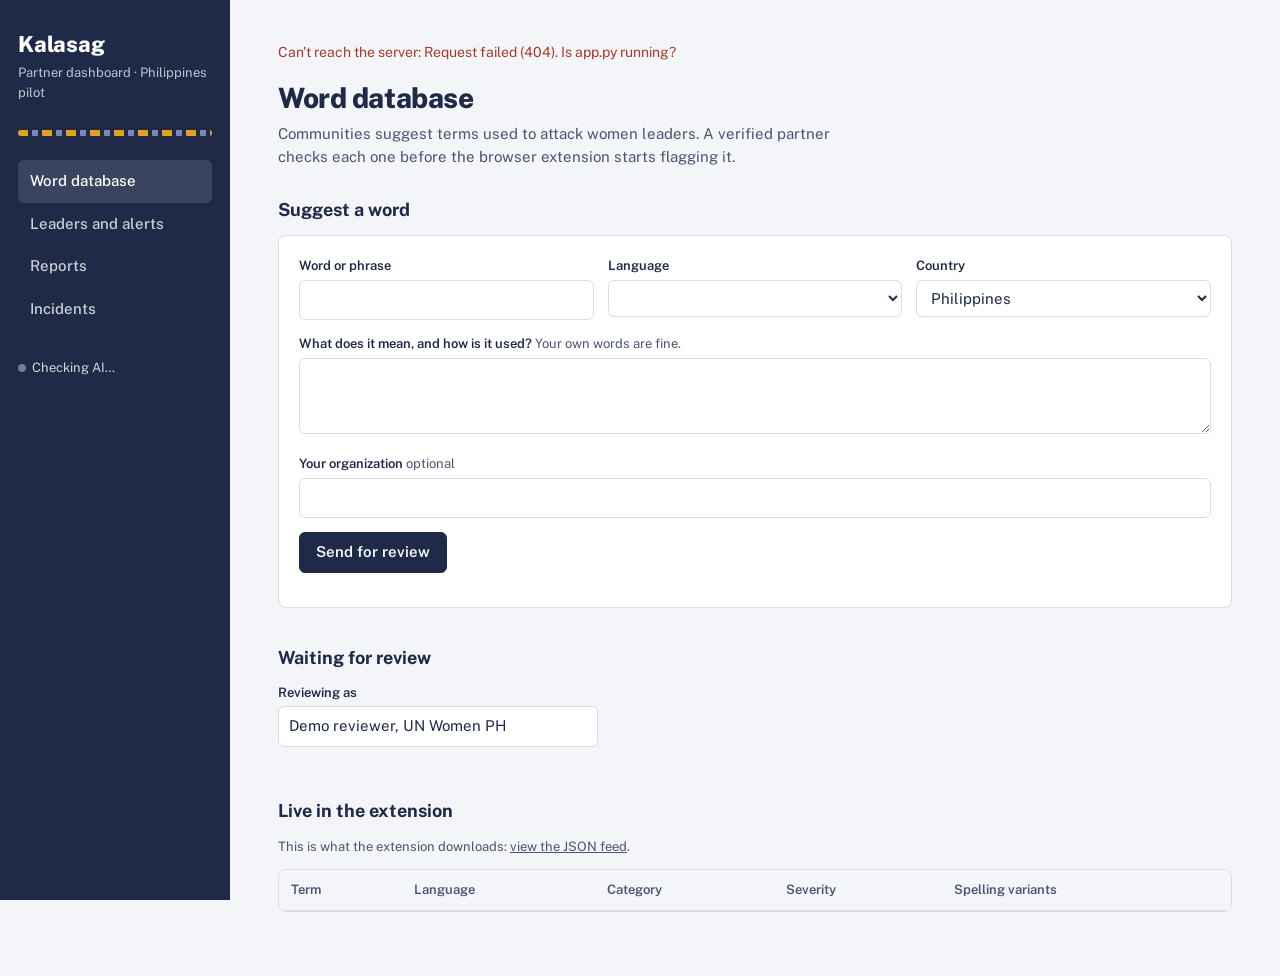
==== website/static/index.html @ 272957fc "Add files via upload" ====
<!doctype html>
<html lang="en">
<head>
<meta charset="utf-8">
<meta name="viewport" content="width=device-width, initial-scale=1">
<title>Kalasag · partner dashboard</title>
<link rel="preconnect" href="https://fonts.googleapis.com">
<link rel="stylesheet" href="https://fonts.googleapis.com/css2?family=Public+Sans:wght@400;500;600;700;800&display=swap">
<style>
:root {
  --ink: #1F2A48; --ink-soft: #4A5572; --paper: #F4F5F8; --surface: #FFFFFF;
  --rule: #D8DCE4; --marigold: #E4A11B; --marigold-soft: #FDF3DC;
  --teal: #17665E; --teal-soft: #E1F0EE; --red: #A33A2F; --red-soft: #F8E4E1;
  --font: "Public Sans", system-ui, -apple-system, "Segoe UI", Roboto, sans-serif;
}
@media (prefers-color-scheme: dark) {
  :root {
    --ink: #E8EBF3; --ink-soft: #A7AFC4; --paper: #141A2B; --surface: #1C2438;
    --rule: #2E3850; --marigold: #F0B53F; --marigold-soft: #3A2F16;
    --teal: #5DC0B3; --teal-soft: #153230; --red: #EC8B80; --red-soft: #3B1F1C;
  }
}
* { box-sizing: border-box; }
html, body { margin: 0; }
body { font-family: var(--font); color: var(--ink); background: var(--paper); font-size: 15px; line-height: 1.5; }
a { color: inherit; }
:focus-visible { outline: 3px solid var(--marigold); outline-offset: 2px; }

.shell { display: grid; grid-template-columns: 230px 1fr; min-height: 100vh; }
.rail { background: var(--ink); color: #fff; padding: 28px 18px; position: sticky; top: 0; height: 100vh; }
@media (prefers-color-scheme: dark) { .rail { background: #0E1320; } }
.brand { font-weight: 800; font-size: 22px; letter-spacing: -0.01em; margin: 0 0 2px; }
.brand-sub { font-size: 13px; opacity: .72; margin: 0 0 28px; }
.weave { height: 6px; margin: 0 0 24px; border-radius: 3px;
  background: repeating-linear-gradient(90deg, var(--marigold) 0 10px, transparent 10px 14px, #7E8BB0 14px 20px, transparent 20px 24px); }
.nav button { display: block; width: 100%; text-align: left; background: none; border: 0; color: #fff;
  font: inherit; font-weight: 500; padding: 10px 12px; border-radius: 6px; cursor: pointer; opacity: .78; }
.nav button:hover { opacity: 1; background: rgba(255,255,255,.06); }
.nav button[aria-current="page"] { opacity: 1; background: rgba(255,255,255,.12); }
.nav .count { float: right; background: var(--marigold); color: #1F2A48; border-radius: 10px; padding: 0 7px; font-size: 12px; font-weight: 700; }
.ai-state { margin-top: 28px; font-size: 13px; opacity: .8; }
.ai-dot { display: inline-block; width: 8px; height: 8px; border-radius: 50%; margin-right: 6px; background: #8a93a8; }
.ai-dot.on { background: #6FD3A5; }

main { padding: 32px clamp(18px, 4vw, 48px) 64px; max-width: 1100px; }
h1 { font-size: 28px; font-weight: 800; letter-spacing: -0.015em; margin: 0 0 4px; }
.lede { color: var(--ink-soft); margin: 0 0 28px; max-width: 64ch; }
h2 { font-size: 18px; font-weight: 700; margin: 36px 0 12px; }
h2:first-of-type { margin-top: 0; }
.panel { background: var(--surface); border: 1px solid var(--rule); border-radius: 8px; padding: 20px; }
section[hidden] { display: none; }

label { display: block; font-weight: 600; font-size: 13px; margin: 0 0 4px; }
.hint { font-weight: 400; color: var(--ink-soft); }
input, select, textarea { width: 100%; font: inherit; color: var(--ink); background: var(--surface);
  border: 1px solid var(--rule); border-radius: 6px; padding: 8px 10px; }
textarea { min-height: 76px; resize: vertical; }
.grid { display: grid; gap: 14px; grid-template-columns: repeat(auto-fit, minmax(200px, 1fr)); }
.field { margin-bottom: 14px; }
.row { display: flex; gap: 10px; align-items: center; flex-wrap: wrap; }
.btn { font: inherit; font-weight: 600; border-radius: 6px; padding: 8px 16px; cursor: pointer;
  border: 1px solid var(--ink); background: var(--ink); color: var(--paper); }
.btn.quiet { background: transparent; color: var(--ink); border-color: var(--rule); }
.btn.approve { background: var(--teal); border-color: var(--teal); color: #fff; }
.btn.reject { background: transparent; color: var(--red); border-color: var(--red); }
.btn:disabled { opacity: .5; cursor: wait; }
.msg { font-size: 14px; margin-top: 10px; }
.msg.ok { color: var(--teal); } .msg.err { color: var(--red); }

.queue { display: grid; gap: 14px; }
.card { background: var(--surface); border: 1px solid var(--rule); border-radius: 8px; padding: 18px; }
.card-head { display: flex; justify-content: space-between; gap: 12px; align-items: baseline; flex-wrap: wrap; margin-bottom: 10px; }
.term { font-size: 20px; font-weight: 700; }
.tag { font-size: 12px; font-weight: 600; padding: 2px 8px; border-radius: 10px; background: var(--paper); border: 1px solid var(--rule); white-space: nowrap; }
.tag.ai { background: var(--teal-soft); border-color: transparent; color: var(--teal); }
.tag.high { background: var(--red-soft); color: var(--red); border-color: transparent; }
.tag.medium { background: var(--marigold-soft); border-color: transparent; }
.quote { border-left: 3px solid var(--rule); padding: 2px 0 2px 12px; color: var(--ink-soft); margin: 0 0 16px; font-size: 14px; }

.table-wrap { overflow-x: auto; background: var(--surface); border: 1px solid var(--rule); border-radius: 8px; }
table { border-collapse: collapse; width: 100%; font-size: 14px; }
th, td { text-align: left; padding: 10px 12px; border-bottom: 1px solid var(--rule); vertical-align: top; }
th { font-size: 13px; color: var(--ink-soft); font-weight: 600; background: var(--paper); }
tr:last-child td { border-bottom: 0; }
.excerpt { max-width: 34ch; }
.hash { font-family: ui-monospace, "SF Mono", Menlo, monospace; font-size: 12px; color: var(--ink-soft); }
.empty { color: var(--ink-soft); padding: 18px; }

/* The one loud element: a spike alert */
.alert { position: relative; background: var(--marigold-soft); border: 1px solid var(--marigold);
  border-radius: 8px; padding: 18px 18px 18px 26px; margin-bottom: 12px; overflow: hidden; }
.alert::before { content: ""; position: absolute; left: 0; top: 0; bottom: 0; width: 8px;
  background: repeating-linear-gradient(180deg, var(--marigold) 0 10px, var(--ink) 10px 14px); }
.alert.seen { opacity: .6; }
.alert-title { font-weight: 800; font-size: 17px; margin: 0 0 4px; }
.alert-meta { font-size: 13px; color: var(--ink-soft); margin-bottom: 8px; }
.alert.new { animation: arrive .5s ease-out; }
@keyframes arrive { from { transform: translateY(-6px); opacity: 0; } to { transform: none; opacity: 1; } }
@media (prefers-reduced-motion: reduce) { .alert.new { animation: none; } }

.leader { display: grid; grid-template-columns: 1fr auto; gap: 12px; align-items: start; }
.leader-count { text-align: right; }
.leader-count strong { font-size: 26px; display: block; line-height: 1; }
.leader-count span { font-size: 12px; color: var(--ink-soft); }
.small { font-size: 13px; color: var(--ink-soft); }

@media (max-width: 760px) {
  .shell { grid-template-columns: 1fr; }
  .rail { position: static; height: auto; padding: 16px; }
  .brand-sub, .weave { display: none; }
  .nav { display: flex; overflow-x: auto; gap: 4px; }
  .nav button { white-space: nowrap; width: auto; }
  .ai-state { margin-top: 10px; }
}
</style>
</head>
<body>
<div class="shell">
  <aside class="rail">
    <p class="brand">Kalasag</p>
    <p class="brand-sub">Partner dashboard · Philippines pilot</p>
    <div class="weave" aria-hidden="true"></div>
    <nav class="nav" aria-label="Sections">
      <button data-tab="words" aria-current="page">Word database <span class="count" id="pending-count" hidden></span></button>
      <button data-tab="alerts">Leaders and alerts <span class="count" id="alert-count" hidden></span></button>
      <button data-tab="reports">Reports</button>
      <button data-tab="incidents">Incidents</button>
    </nav>
    <p class="ai-state"><span class="ai-dot" id="ai-dot"></span><span id="ai-text">Checking AI…</span></p>
  </aside>

  <main>
    <!-- WORD DATABASE -->
    <section id="tab-words">
      <h1>Word database</h1>
      <p class="lede">Communities suggest terms used to attack women leaders. A verified partner checks each one before the browser extension starts flagging it.</p>

      <h2>Suggest a word</h2>
      <form class="panel" id="suggest-form">
        <div class="grid">
          <div class="field"><label for="s-term">Word or phrase</label><input id="s-term" required></div>
          <div class="field"><label for="s-lang">Language</label><select id="s-lang"></select></div>
          <div class="field"><label for="s-country">Country</label>
            <select id="s-country"><option value="PH">Philippines</option><option value="AU">Australia</option></select></div>
        </div>
        <div class="field"><label for="s-expl">What does it mean, and how is it used? <span class="hint">Your own words are fine.</span></label>
          <textarea id="s-expl" required></textarea></div>
        <div class="field"><label for="s-who">Your organization <span class="hint">optional</span></label><input id="s-who"></div>
        <button class="btn" type="submit">Send for review</button>
        <p class="msg" id="suggest-msg" role="status"></p>
      </form>

      <h2>Waiting for review</h2>
      <div class="field" style="max-width:320px"><label for="reviewer">Reviewing as</label>
        <input id="reviewer" placeholder="Your name and organization" value="Demo reviewer, UN Women PH"></div>
      <div class="queue" id="queue"></div>

      <h2>Live in the extension</h2>
      <p class="small">This is what the extension downloads: <a href="/api/lexicon?country=PH" target="_blank">view the JSON feed</a>.</p>
      <div class="table-wrap"><table>
        <thead><tr><th>Term</th><th>Language</th><th>Category</th><th>Severity</th><th>Spelling variants</th></tr></thead>
        <tbody id="lexicon-body"></tbody></table></div>
    </section>

    <!-- ALERTS -->
    <section id="tab-alerts" hidden>
      <h1>Leaders and alerts</h1>
      <p class="lede">Leaders who opt in are alerted when reports about them spike well above their usual level, ideally before an event rather than after it.</p>
      <div id="alerts-list"></div>

      <h2>Registered leaders</h2>
      <div class="queue" id="leaders-list"></div>
      <p class="small" style="margin-top:12px">Demo tools: "Simulate a spike" adds 12 fake reports from the last hour. <button class="btn quiet" id="reset-demo" type="button">Reset demo reports and alerts</button></p>

      <h2>Register a leader</h2>
      <form class="panel" id="leader-form">
        <div class="grid">
          <div class="field"><label for="l-name">Full name and title</label><input id="l-name" required></div>
          <div class="field"><label for="l-variants">Other names used online <span class="hint">comma-separated</span></label><input id="l-variants" placeholder="Nicknames, surname only…"></div>
          <div class="field"><label for="l-org">Supporting organization</label><input id="l-org"></div>
          <div class="field"><label for="l-contact">Alert contact</label><input id="l-contact" type="email"></div>
        </div>
        <div class="grid">
          <div class="field"><label for="l-event">Upcoming event <span class="hint">optional</span></label><input id="l-event"></div>
          <div class="field"><label for="l-date">Event date</label><input id="l-date" type="date"></div>
          <div class="field"><label for="l-loc">Location</label><input id="l-loc"></div>
        </div>
        <button class="btn" type="submit">Register leader</button>
        <p class="msg" id="leader-msg" role="status"></p>
      </form>
    </section>

    <!-- REPORTS -->
    <section id="tab-reports" hidden>
      <h1>Reports</h1>
      <p class="lede">Everything saved as evidence from the browser extension, newest first. Screenshots are fingerprinted (SHA-256) when they arrive, so any later change to the file can be detected.</p>
      <div class="row" style="margin-bottom:12px"><button class="btn quiet" id="refresh-reports" type="button">Refresh</button></div>
      <div class="table-wrap"><table>
        <thead><tr><th>Received</th><th>About</th><th>Category</th><th>Platform</th><th>Content</th><th>Evidence</th></tr></thead>
        <tbody id="reports-body"></tbody></table></div>
    </section>

    <!-- INCIDENTS -->
    <section id="tab-incidents" hidden>
      <h1>Incidents</h1>
      <p class="lede">A private record of what happened, before or after an event. Every file is timestamped and fingerprinted so it can be used as evidence later.</p>
      <form class="panel" id="incident-form">
        <div class="grid">
          <div class="field"><label for="i-leader">Leader</label><select id="i-leader"></select></div>
          <div class="field"><label for="i-when">When it happened</label><input id="i-when" type="datetime-local"></div>
        </div>
        <div class="field"><label for="i-desc">What happened</label><textarea id="i-desc" required></textarea></div>
        <div class="field"><label for="i-wit">Witnesses <span class="hint">names or contact details</span></label><input id="i-wit"></div>
        <div class="field"><label for="i-files">Photos, screenshots or voice notes</label><input id="i-files" type="file" multiple accept="image/*,audio/*,application/pdf"></div>
        <button class="btn" type="submit">Save incident</button>
        <p class="msg" id="incident-msg" role="status"></p>
      </form>
      <h2>Saved incidents</h2>
      <div class="queue" id="incidents-list"></div>
    </section>
  </main>
</div>

<script>
const state = { categories: {}, languages: {}, severities: [], leaders: [], seenAlertIds: new Set() };

const $ = (s) => document.querySelector(s);
const esc = (v) => String(v ?? "").replace(/[&<>"']/g, (c) => ({ "&": "&amp;", "<": "&lt;", ">": "&gt;", '"': "&quot;", "'": "&#39;" }[c]));
const when = (iso) => iso ? new Date(iso).toLocaleString([], { dateStyle: "medium", timeStyle: "short" }) : "";

async function api(path, options = {}) {
  const res = await fetch(path, { headers: { "Content-Type": "application/json" }, ...options });
  const data = await res.json().catch(() => ({}));
  if (!res.ok) throw new Error(data.error || `Request failed (${res.status})`);
  return data;
}
const post = (path, body) => api(path, { method: "POST", body: JSON.stringify(body) });
function say(el, text, ok = true) { el.textContent = text; el.className = "msg " + (ok ? "ok" : "err"); }

// ---------- tabs
document.querySelectorAll(".nav button").forEach((b) => b.addEventListener("click", () => showTab(b.dataset.tab)));
function showTab(name) {
  document.querySelectorAll(".nav button").forEach((b) => {
    if (b.dataset.tab === name) b.setAttribute("aria-current", "page"); else b.removeAttribute("aria-current");
  });
  document.querySelectorAll("main > section").forEach((s) => (s.hidden = s.id !== "tab-" + name));
  ({ words: loadWords, alerts: loadAlerts, reports: loadReports, incidents: loadIncidents })[name]();
}

// ---------- status
async function loadStatus() {
  const s = await api("/api/status");
  Object.assign(state, { categories: s.categories, languages: s.languages, severities: s.severities });
  $("#ai-dot").classList.toggle("on", s.ai_enabled);
  $("#ai-text").textContent = s.ai_enabled ? "AI drafting on" : "AI drafting off (no key)";
  $("#s-lang").innerHTML = Object.entries(s.languages).map(([k, v]) => `<option value="${k}">${esc(v)}</option>`).join("");
}
const catOptions = (sel) => Object.entries(state.categories)
  .map(([k, v]) => `<option value="${k}" ${k === sel ? "selected" : ""}>${esc(v)}</option>`).join("");
const sevOptions = (sel) => state.severities.map((s) => `<option ${s === sel ? "selected" : ""}>${s}</option>`).join("");

// ---------- words
async function loadWords() {
  const [pending, lex] = await Promise.all([api("/api/submissions?status=pending"), api("/api/lexicon")]);
  const pc = $("#pending-count"); pc.hidden = !pending.length; pc.textContent = pending.length;

  $("#queue").innerHTML = pending.length ? pending.map((e) => `
    <article class="card" data-id="${e.id}">
      <div class="card-head">
        <span class="term">${esc(e.term)}</span>
        <span class="row">
          <span class="tag">${esc(state.languages[e.language] || e.language)} · ${esc(e.country)}</span>
          <span class="tag ${e.ai_drafted ? "ai" : ""}">${e.ai_drafted ? "AI draft, please check" : "Manual draft"}</span>
        </span>
      </div>
      <p class="quote">“${esc(e.raw_submission)}” <br><span class="small">Sent by ${esc(e.submitted_by || "anonymous")}, ${when(e.created_at)}</span></p>
      <div class="field"><label>Meaning</label><textarea data-f="meaning">${esc(e.meaning)}</textarea></div>
      <div class="grid">
        <div class="field"><label>Category</label><select data-f="category">${catOptions(e.category)}</select></div>
        <div class="field"><label>Severity</label><select data-f="severity">${sevOptions(e.severity)}</select></div>
      </div>
      <div class="field"><label>Spelling variants <span class="hint">comma-separated</span></label><input data-f="variants" value="${esc(e.variants.join(", "))}"></div>
      <div class="field"><label>When is it harmful, and when is it neutral?</label><textarea data-f="context_note">${esc(e.context_note)}</textarea></div>
      <div class="row">
        <button class="btn approve" data-act="approve" type="button">Approve and publish</button>
        <button class="btn reject" data-act="reject" type="button">Reject</button>
      </div>
      <p class="msg" role="status"></p>
    </article>`).join("") : `<div class="panel empty">Nothing waiting. New suggestions appear here.</div>`;

  $("#lexicon-body").innerHTML = lex.entries.length ? lex.entries.map((e) => `
    <tr><td><strong>${esc(e.term)}</strong><div class="small">${esc(e.meaning)}</div></td>
      <td>${esc(state.languages[e.language] || e.language)}</td>
      <td>${esc(e.category_label)}</td>
      <td><span class="tag ${esc(e.severity)}">${esc(e.severity)}</span></td>
      <td class="small">${esc(e.variants.join(", "))}</td></tr>`).join("")
    : `<tr><td colspan="5" class="empty">No approved words yet.</td></tr>`;
}

$("#queue").addEventListener("click", async (ev) => {
  const btn = ev.target.closest("button[data-act]"); if (!btn) return;
  const card = btn.closest(".card"), msg = card.querySelector(".msg");
  const body = { reviewer: $("#reviewer").value.trim() };
  card.querySelectorAll("[data-f]").forEach((el) => (body[el.dataset.f] = el.value));
  if (!body.reviewer) return say(msg, "Add your name under 'Reviewing as' first.", false);
  btn.disabled = true;
  try {
    await post(`/api/submissions/${card.dataset.id}/${btn.dataset.act}`, body);
    await loadWords();
  } catch (e) { say(msg, e.message, false); btn.disabled = false; }
});

$("#suggest-form").addEventListener("submit", async (ev) => {
  ev.preventDefault();
  const btn = ev.submitter, msg = $("#suggest-msg");
  btn.disabled = true; say(msg, "Sending… drafting the entry can take a few seconds.");
  try {
    const e = await post("/api/submissions", {
      term: $("#s-term").value, language: $("#s-lang").value, country: $("#s-country").value,
      explanation: $("#s-expl").value, submitted_by: $("#s-who").value || "anonymous" });
    say(msg, e.ai_drafted ? "Sent. The AI drafted an entry; it's waiting for review below." : "Sent. It's waiting for review below.");
    ev.target.reset(); await loadWords();
  } catch (e) { say(msg, e.message, false); }
  btn.disabled = false;
});

// ---------- leaders and alerts
async function loadAlerts() {
  const [alerts, leaders] = await Promise.all([api("/api/alerts"), api("/api/leaders")]);
  state.leaders = leaders;
  const unseen = alerts.filter((a) => !a.seen).length;
  const ac = $("#alert-count"); ac.hidden = !unseen; ac.textContent = unseen;

  $("#alerts-list").innerHTML = alerts.map((a) => {
    const fresh = !a.seen && !state.seenAlertIds.has(a.id); state.seenAlertIds.add(a.id);
    return `<div class="alert ${a.seen ? "seen" : ""} ${fresh ? "new" : ""}">
      <p class="alert-title">Spike in reports about ${esc(a.leader_name)}</p>
      <p class="alert-meta">${when(a.created_at)} · ${a.count_24h} reports in 24 hours, usually ${a.baseline_per_day} a day</p>
      <p style="margin:0 0 12px">${esc(a.summary)}</p>
      ${a.seen ? `<span class="small">Seen</span>` : `<button class="btn quiet" data-seen="${a.id}" type="button">Mark as seen</button>`}
    </div>`; }).join("") || `<div class="panel empty">No alerts. When reports about a registered leader spike, an alert appears here and goes to her team.</div>`;

  $("#leaders-list").innerHTML = leaders.map((l) => `
    <article class="card leader">
      <div>
        <div class="term">${esc(l.name)}</div>
        <div class="small">Also called: ${esc(l.name_variants.join(", ") || "none listed")}</div>
        <div class="small">Supported by ${esc(l.organization || "no organization")} · alerts to ${esc(l.alert_contact || "not set")}</div>
        ${l.events.map((e) => `<div style="margin-top:8px"><span class="tag">Upcoming</span> ${esc(e.name)}, ${esc(e.event_date || "date TBC")}${e.location ? ", " + esc(e.location) : ""}</div>`).join("")}
        <button class="btn quiet" style="margin-top:12px" data-spike="${l.id}" type="button">Simulate a spike</button>
      </div>
      <div class="leader-count"><strong>${l.reports_24h}</strong><span>reports, last 24h</span></div>
    </article>`).join("");
}

$("#alerts-list").addEventListener("click", async (ev) => {
  const id = ev.target.dataset.seen; if (!id) return;
  await post(`/api/alerts/${id}/seen`, {}); loadAlerts();
});
$("#leaders-list").addEventListener("click", async (ev) => {
  const id = ev.target.dataset.spike; if (!id) return;
  ev.target.disabled = true; ev.target.textContent = "Adding reports…";
  try {
    const r = await post("/api/demo/inject", { leader_id: Number(id), count: 12 });
    if (!r.alert_triggered) ev.target.textContent = "Added. No new alert (one fired in the last 6 hours).";
  } catch (e) { alert(e.message); }
  loadAlerts();
});
$("#reset-demo").addEventListener("click", async () => { await post("/api/demo/reset", {}); state.seenAlertIds.clear(); loadAlerts(); });

$("#leader-form").addEventListener("submit", async (ev) => {
  ev.preventDefault();
  try {
    await post("/api/leaders", { name: $("#l-name").value, name_variants: $("#l-variants").value,
      organization: $("#l-org").value, alert_contact: $("#l-contact").value,
      event_name: $("#l-event").value, event_date: $("#l-date").value, event_location: $("#l-loc").value });
    say($("#leader-msg"), "Leader registered."); ev.target.reset(); loadAlerts();
  } catch (e) { say($("#leader-msg"), e.message, false); }
});

// ---------- reports
async function loadReports() {
  const rows = await api("/api/reports?limit=150");
  $("#reports-body").innerHTML = rows.length ? rows.map((r) => `
    <tr><td class="small">${when(r.created_at)}</td>
      <td>${esc(r.leader_name || "Not matched")}</td>
      <td>${esc(state.categories[r.category] || r.category)}${r.term ? `<div class="small">matched “${esc(r.term)}”</div>` : ""}</td>
      <td>${esc(r.platform)}</td>
      <td class="excerpt">${esc(r.context_text || r.matched_text)}${r.url ? `<div class="small"><a href="${esc(r.url)}" target="_blank" rel="noopener">source link</a></div>` : ""}</td>
      <td>${r.screenshot_file ? `<a href="/evidence/${esc(r.screenshot_file)}" target="_blank">screenshot</a><div class="hash" title="${esc(r.screenshot_sha256)}">${esc(r.screenshot_sha256.slice(0, 12))}…</div>` : `<span class="small">none</span>`}</td></tr>`).join("")
    : `<tr><td colspan="6" class="empty">No reports yet. They arrive when someone clicks "Save as evidence" in the extension.</td></tr>`;
}
$("#refresh-reports").addEventListener("click", loadReports);

// ---------- incidents
async function loadIncidents() {
  if (!state.leaders.length) state.leaders = await api("/api/leaders");
  $("#i-leader").innerHTML = `<option value="">Not linked to a leader</option>` +
    state.leaders.map((l) => `<option value="${l.id}">${esc(l.name)}</option>`).join("");
  const rows = await api("/api/incidents");
  $("#incidents-list").innerHTML = rows.length ? rows.map((i) => `
    <article class="card">
      <div class="card-head"><strong>${esc(i.leader_name || "Not linked to a leader")}</strong>
        <span class="small">Happened ${esc(i.occurred_at ? when(i.occurred_at) : "time not given")} · saved ${when(i.created_at)}</span></div>
      <p style="margin:0 0 8px">${esc(i.description)}</p>
      ${i.witnesses ? `<p class="small">Witnesses: ${esc(i.witnesses)}</p>` : ""}
      ${i.files.map((f) => `<div class="small"><a href="/evidence/${esc(f.file)}" target="_blank">${esc(f.name)}</a> <span class="hash">sha256 ${esc(f.sha256.slice(0, 16))}…</span></div>`).join("")}
    </article>`).join("") : `<div class="panel empty">No incidents recorded yet.</div>`;
}

const readFile = (file) => new Promise((ok, fail) => {
  const r = new FileReader(); r.onload = () => ok({ name: file.name, data_b64: r.result }); r.onerror = fail; r.readAsDataURL(file);
});
$("#incident-form").addEventListener("submit", async (ev) => {
  ev.preventDefault();
  const btn = ev.submitter; btn.disabled = true;
  try {
    const files = await Promise.all([...$("#i-files").files].slice(0, 10).map(readFile));
    const whenVal = $("#i-when").value;
    const r = await post("/api/incidents", { leader_id: $("#i-leader").value ? Number($("#i-leader").value) : null,
      occurred_at: whenVal ? new Date(whenVal).toISOString() : null,
      description: $("#i-desc").value, witnesses: $("#i-wit").value, files });
    say($("#incident-msg"), `Incident saved with ${r.files.length} file(s) fingerprinted.`);
    ev.target.reset(); loadIncidents();
  } catch (e) { say($("#incident-msg"), e.message, false); }
  btn.disabled = false;
});

// ---------- start
loadStatus().then(loadWords).then(() => api("/api/alerts")).then((a) => {
  const unseen = a.filter((x) => !x.seen).length; const ac = $("#alert-count"); ac.hidden = !unseen; ac.textContent = unseen;
}).catch((e) => { document.querySelector("main").insertAdjacentHTML("afterbegin", `<p class="msg err">Can't reach the server: ${esc(e.message)}. Is app.py running?</p>`); });
</script>
</body>
</html>
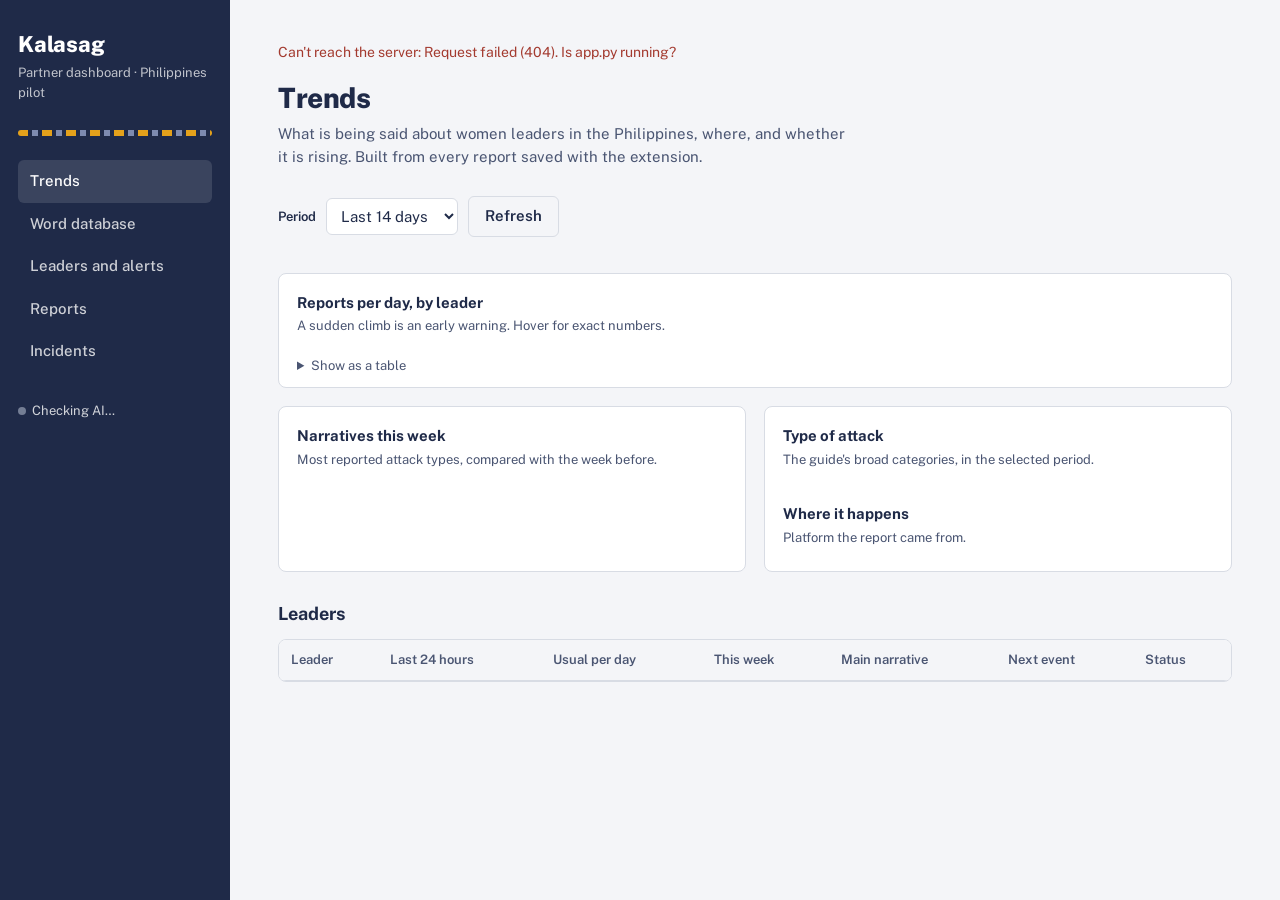
==== commit b8a48c85: "Add Trends page to the dashboard" ====
--- a/website/static/index.html
+++ b/website/static/index.html
@@ -3,6 +3,7 @@
 <head>
 <meta charset="utf-8">
 <meta name="viewport" content="width=device-width, initial-scale=1">
+<meta name="kalasag" content="skip"><!-- the extension skips this page: it shows the words on purpose -->
 <title>Kalasag · partner dashboard</title>
 <link rel="preconnect" href="https://fonts.googleapis.com">
 <link rel="stylesheet" href="https://fonts.googleapis.com/css2?family=Public+Sans:wght@400;500;600;700;800&display=swap">
@@ -104,6 +105,60 @@
 .leader-count span { font-size: 12px; color: var(--ink-soft); }
 .small { font-size: 13px; color: var(--ink-soft); }
 
+/* ---------- Trends (series colors: validated categorical palette, light + dark) */
+:root { --series-1: #2a78d6; --series-2: #eb6834; --series-3: #1baf7a; --series-4: #eda100;
+  --series-5: #e87ba4; --series-6: #008300; --series-7: #4a3aa7; --series-8: #e34948;
+  --grid: #E3E6EC; --bar: #2a78d6; }
+@media (prefers-color-scheme: dark) {
+  :root { --series-1: #3987e5; --series-2: #d95926; --series-3: #199e70; --series-4: #c98500;
+    --series-5: #d55181; --series-6: #008300; --series-7: #9085e9; --series-8: #e66767;
+    --grid: #2E3850; --bar: #3987e5; }
+}
+.filters { display: flex; gap: 10px; align-items: center; margin: 0 0 18px; flex-wrap: wrap; }
+.filters select { width: auto; }
+.tiles { display: grid; gap: 12px; grid-template-columns: repeat(auto-fit, minmax(170px, 1fr)); margin-bottom: 18px; }
+.tile { background: var(--surface); border: 1px solid var(--rule); border-radius: 8px; padding: 14px 16px; }
+.tile-label { font-size: 13px; color: var(--ink-soft); margin: 0 0 4px; }
+.tile-value { font-size: 30px; font-weight: 700; line-height: 1.1; margin: 0; }
+.tile-delta { font-size: 13px; color: var(--ink-soft); margin: 4px 0 0; }
+.tile-delta.up { color: var(--red); } .tile-delta.down { color: var(--teal); }
+.tile.hot { border-color: var(--marigold); background: var(--marigold-soft); }
+.chart-card { background: var(--surface); border: 1px solid var(--rule); border-radius: 8px; padding: 18px 18px 12px; margin-bottom: 18px; position: relative; }
+.chart-card h3 { font-size: 15px; font-weight: 700; margin: 0 0 2px; }
+.chart-card .sub { font-size: 13px; color: var(--ink-soft); margin: 0 0 12px; }
+.chart-grid { display: grid; gap: 18px; grid-template-columns: repeat(auto-fit, minmax(320px, 1fr)); }
+.chart-grid .chart-card { margin-bottom: 0; }
+.legend { display: flex; gap: 16px; flex-wrap: wrap; font-size: 13px; color: var(--ink-soft); margin: 0 0 8px; }
+.legend span { display: inline-flex; align-items: center; gap: 6px; }
+.legend i { display: inline-block; width: 14px; height: 2px; border-radius: 1px; }
+svg.chart { display: block; width: 100%; overflow: visible; }
+svg.chart text { fill: var(--ink-soft); font: 12px var(--font); }
+svg.chart .end-label { fill: var(--ink); font-weight: 600; }
+svg.chart .grid { stroke: var(--grid); stroke-width: 1; }
+svg.chart:focus-visible { outline: 3px solid var(--marigold); outline-offset: 4px; }
+.hbars { display: grid; gap: 10px; }
+.hbar { display: grid; grid-template-columns: minmax(120px, 42%) 1fr; gap: 10px; align-items: center; font-size: 13px; cursor: default; }
+.hbar-label { color: var(--ink); line-height: 1.3; }
+.hbar-label .hbar-change { display: block; font-size: 12px; }
+.hbar-track { display: flex; align-items: center; gap: 8px; min-width: 0; }
+.hbar-fill { height: 14px; background: var(--bar); border-radius: 0 4px 4px 0; min-width: 2px; flex: none; transition: opacity .15s; }
+.hbar:hover .hbar-fill, .hbar:focus .hbar-fill { opacity: .8; }
+.hbar-value { color: var(--ink); font-weight: 600; white-space: nowrap; font-variant-numeric: tabular-nums; }
+.hbar-change { color: var(--ink-soft); font-weight: 400; }
+.tip { position: absolute; pointer-events: none; background: var(--surface); border: 1px solid var(--rule);
+  border-radius: 6px; padding: 8px 10px; font-size: 13px; box-shadow: 0 4px 14px rgba(0,0,0,.12); z-index: 5; min-width: 150px; }
+.tip-date { color: var(--ink-soft); margin-bottom: 4px; }
+.tip-row { display: flex; align-items: center; gap: 8px; }
+.tip-row i { width: 12px; height: 2px; border-radius: 1px; flex: none; }
+.tip-row strong { min-width: 2ch; }
+.status-spike { white-space: nowrap; display: inline-flex; align-items: center; gap: 4px; font-size: 12px; font-weight: 700; padding: 2px 8px;
+  border-radius: 10px; background: var(--marigold-soft); color: var(--ink); border: 1px solid var(--marigold); }
+.status-normal { font-size: 12px; color: var(--ink-soft); }
+details.table-view { margin-top: 8px; font-size: 13px; }
+details.table-view summary { cursor: pointer; color: var(--ink-soft); }
+details.table-view .table-wrap { margin-top: 8px; max-height: 260px; overflow: auto; }
+.db-badge { font-size: 12px; color: var(--ink-soft); }
+
 @media (max-width: 760px) {
   .shell { grid-template-columns: 1fr; }
   .rail { position: static; height: auto; padding: 16px; }
@@ -121,7 +176,8 @@
     <p class="brand-sub">Partner dashboard · Philippines pilot</p>
     <div class="weave" aria-hidden="true"></div>
     <nav class="nav" aria-label="Sections">
-      <button data-tab="words" aria-current="page">Word database <span class="count" id="pending-count" hidden></span></button>
+      <button data-tab="trends" aria-current="page">Trends</button>
+      <button data-tab="words">Word database <span class="count" id="pending-count" hidden></span></button>
       <button data-tab="alerts">Leaders and alerts <span class="count" id="alert-count" hidden></span></button>
       <button data-tab="reports">Reports</button>
       <button data-tab="incidents">Incidents</button>
@@ -130,8 +186,50 @@
   </aside>
 
   <main>
+    <!-- TRENDS -->
+    <section id="tab-trends">
+      <h1>Trends</h1>
+      <p class="lede">What is being said about women leaders in the Philippines, where, and whether it is rising. Built from every report saved with the extension.</p>
+      <div class="filters">
+        <label for="t-days" style="margin:0">Period</label>
+        <select id="t-days"><option value="7">Last 7 days</option><option value="14" selected>Last 14 days</option><option value="30">Last 30 days</option></select>
+        <button class="btn quiet" id="t-refresh" type="button">Refresh</button>
+        <span class="db-badge" id="t-db"></span>
+      </div>
+      <div class="tiles" id="t-tiles"></div>
+
+      <div class="chart-card">
+        <h3>Reports per day, by leader</h3>
+        <p class="sub">A sudden climb is an early warning. Hover for exact numbers.</p>
+        <div class="legend" id="t-legend"></div>
+        <div id="t-line"></div>
+        <details class="table-view"><summary>Show as a table</summary><div class="table-wrap" id="t-line-table"></div></details>
+      </div>
+
+      <div class="chart-grid">
+        <div class="chart-card">
+          <h3>Narratives this week</h3>
+          <p class="sub">Most reported attack types, compared with the week before.</p>
+          <div class="hbars" id="t-narratives"></div>
+        </div>
+        <div class="chart-card">
+          <h3>Type of attack</h3>
+          <p class="sub">The guide's broad categories, in the selected period.</p>
+          <div class="hbars" id="t-broad"></div>
+          <h3 style="margin-top:22px">Where it happens</h3>
+          <p class="sub">Platform the report came from.</p>
+          <div class="hbars" id="t-platforms"></div>
+        </div>
+      </div>
+
+      <h2 style="margin-top:28px">Leaders</h2>
+      <div class="table-wrap"><table>
+        <thead><tr><th>Leader</th><th>Last 24 hours</th><th>Usual per day</th><th>This week</th><th>Main narrative</th><th>Next event</th><th>Status</th></tr></thead>
+        <tbody id="t-leaders"></tbody></table></div>
+    </section>
+
     <!-- WORD DATABASE -->
-    <section id="tab-words">
+    <section id="tab-words" hidden>
       <h1>Word database</h1>
       <p class="lede">Communities suggest terms used to attack women leaders. A verified partner checks each one before the browser extension starts flagging it.</p>
 
@@ -244,7 +342,7 @@
     if (b.dataset.tab === name) b.setAttribute("aria-current", "page"); else b.removeAttribute("aria-current");
   });
   document.querySelectorAll("main > section").forEach((s) => (s.hidden = s.id !== "tab-" + name));
-  ({ words: loadWords, alerts: loadAlerts, reports: loadReports, incidents: loadIncidents })[name]();
+  ({ trends: loadTrends, words: loadWords, alerts: loadAlerts, reports: loadReports, incidents: loadIncidents })[name]();
 }
 
 // ---------- status
@@ -426,8 +524,182 @@
   btn.disabled = false;
 });
 
+// ---------- trends
+const SERIES_VARS = ["--series-1", "--series-2", "--series-3", "--series-4", "--series-5", "--series-6", "--series-7", "--series-8"];
+const seriesColor = (i) => `var(${SERIES_VARS[i % SERIES_VARS.length]})`;
+const shortDate = (iso) => new Date(iso + "T00:00:00").toLocaleDateString([], { day: "numeric", month: "short" });
+const platformName = (p) => ({ facebook: "Facebook", x: "X (Twitter)", tiktok: "TikTok", youtube: "YouTube",
+  instagram: "Instagram", reddit: "Reddit", other: "Other sites" }[p] || p);
+
+async function loadTrends() {
+  const days = $("#t-days").value;
+  const s = await api(`/api/stats?days=${days}`);
+  $("#t-db").textContent = s.database === "supabase" ? "Live data from the shared database" : "Data from this computer only (local file)";
+  drawTiles(s.totals);
+  drawLineChart(s.days, s.series);
+  drawNarratives(s.narratives);
+  drawBars($("#t-broad"), s.broad.filter((b) => b.count || b.broad_category !== "unclassified")
+    .map((b) => ({ label: b.label, value: b.count })));
+  drawBars($("#t-platforms"), s.platforms.map((p) => ({ label: platformName(p.platform), value: p.count })));
+  drawLeaderTable(s.leaders);
+}
+$("#t-days").addEventListener("change", loadTrends);
+$("#t-refresh").addEventListener("click", loadTrends);
+
+function drawTiles(t) {
+  const diff = t.this_week - t.last_week;
+  const pct = t.last_week ? Math.round((diff / t.last_week) * 100) : null;
+  const delta = diff === 0 ? "Same as the week before"
+    : `${diff > 0 ? "+" : "−"}${Math.abs(diff)}${pct !== null ? ` (${diff > 0 ? "+" : "−"}${Math.abs(pct)}%)` : ""} vs the week before`;
+  $("#t-tiles").innerHTML = `
+    <div class="tile"><p class="tile-label">Reports this week</p><p class="tile-value">${t.this_week.toLocaleString()}</p>
+      <p class="tile-delta ${diff > 0 ? "up" : diff < 0 ? "down" : ""}">${esc(delta)}</p></div>
+    <div class="tile"><p class="tile-label">Reports in the last 24 hours</p><p class="tile-value">${t.last_24h.toLocaleString()}</p></div>
+    <div class="tile"><p class="tile-label">Leaders targeted</p><p class="tile-value">${t.leaders_targeted}</p>
+      <p class="tile-delta">in the selected period</p></div>
+    <div class="tile ${t.open_alerts ? "hot" : ""}"><p class="tile-label">Open spike alerts</p><p class="tile-value">${t.open_alerts}</p>
+      <p class="tile-delta">${t.open_alerts ? "See Leaders and alerts" : "Nothing unusual right now"}</p></div>`;
+}
+
+function niceMax(v) {
+  if (v <= 4) return 4;
+  const step = Math.pow(10, Math.floor(Math.log10(v)));
+  for (const m of [1, 2, 2.5, 5, 10]) if (m * step >= v) return m * step;
+  return 10 * step;
+}
+
+function drawLineChart(days, series) {
+  const host = $("#t-line");
+  const W = Math.max(host.clientWidth || 700, 320), H = 260;
+  const narrow = W < 560;
+  const m = { l: 34, r: narrow ? 16 : 150, t: 12, b: 28 };
+  const iw = W - m.l - m.r, ih = H - m.t - m.b, n = days.length;
+  const max = niceMax(Math.max(1, ...series.flatMap((s) => s.counts)));
+  const x = (i) => m.l + (n === 1 ? iw / 2 : (i * iw) / (n - 1));
+  const y = (v) => m.t + ih - (v / max) * ih;
+  const ticks = [0, max / 4, max / 2, (3 * max) / 4, max].filter((v) => Number.isInteger(v));
+  const every = Math.ceil(n / (narrow ? 4 : 7));
+
+  $("#t-legend").innerHTML = series.map((s, i) =>
+    `<span><i style="background:${seriesColor(i)}"></i>${esc(s.name)}</span>`).join("");
+
+  let svg = `<svg class="chart" viewBox="0 0 ${W} ${H}" height="${H}" role="img" tabindex="0"
+    aria-label="Reports per day by leader. Use left and right arrow keys to read each day.">`;
+  ticks.forEach((v) => {
+    svg += `<line class="grid" x1="${m.l}" x2="${W - m.r}" y1="${y(v)}" y2="${y(v)}"/>`;
+    svg += `<text x="${m.l - 8}" y="${y(v) + 4}" text-anchor="end">${v}</text>`;
+  });
+  days.forEach((d, i) => {
+    if ((i % every === 0 && n - 1 - i >= every / 2) || i === n - 1) svg += `<text x="${x(i)}" y="${H - 8}" text-anchor="middle">${esc(shortDate(d))}</text>`;
+  });
+  series.forEach((s, i) => {
+    const pts = s.counts.map((v, j) => `${x(j).toFixed(1)},${y(v).toFixed(1)}`).join(" ");
+    svg += `<polyline points="${pts}" fill="none" stroke="${seriesColor(i)}" stroke-width="2" stroke-linejoin="round" stroke-linecap="round"/>`;
+  });
+  // End dots and direct labels (skipped when they would overlap; the legend and tooltip still carry them)
+  const ends = series.map((s, i) => ({ i, v: s.counts[n - 1], yy: y(s.counts[n - 1]), name: s.name }));
+  const sorted = [...ends].sort((a, b) => a.yy - b.yy);
+  const clash = sorted.some((e, k) => k && e.yy - sorted[k - 1].yy < 16);
+  ends.forEach((e) => {
+    svg += `<circle cx="${x(n - 1)}" cy="${e.yy}" r="4" fill="${seriesColor(e.i)}" stroke="var(--surface)" stroke-width="2"/>`;
+    if (!narrow && !clash) {
+      const label = e.name.length > 18 ? e.name.slice(0, 17) + "…" : e.name;
+      svg += `<text class="end-label" x="${x(n - 1) + 10}" y="${e.yy + 4}">${esc(label)} · ${e.v}</text>`;
+    }
+  });
+  svg += `<line id="t-cross" class="grid" x1="0" x2="0" y1="${m.t}" y2="${m.t + ih}" style="stroke:var(--ink-soft);display:none"/>`;
+  svg += `<rect id="t-hit" x="${m.l - 10}" y="${m.t}" width="${iw + 20}" height="${ih}" fill="transparent"/>`;
+  svg += `</svg>`;
+  host.innerHTML = svg;
+
+  // Crosshair + tooltip (mouse and keyboard)
+  const card = host.closest(".chart-card");
+  let tip = card.querySelector(".tip");
+  if (!tip) { tip = document.createElement("div"); tip.className = "tip"; tip.hidden = true; card.append(tip); }
+  const svgEl = host.querySelector("svg"), cross = host.querySelector("#t-cross");
+  let current = n - 1;
+  const show = (i) => {
+    current = Math.max(0, Math.min(n - 1, i));
+    const px = x(current);
+    cross.setAttribute("x1", px); cross.setAttribute("x2", px); cross.style.display = "";
+    tip.innerHTML = "";
+    const date = document.createElement("div"); date.className = "tip-date";
+    date.textContent = new Date(days[current] + "T00:00:00").toLocaleDateString([], { weekday: "short", day: "numeric", month: "short" });
+    tip.append(date);
+    series.forEach((s, k) => {
+      const row = document.createElement("div"); row.className = "tip-row";
+      const key = document.createElement("i"); key.style.background = seriesColor(k);
+      const val = document.createElement("strong"); val.textContent = s.counts[current];
+      const name = document.createElement("span"); name.textContent = s.name;
+      row.append(key, val, name); tip.append(row);
+    });
+    tip.hidden = false;
+    const scale = svgEl.getBoundingClientRect().width / W;
+    const left = host.offsetLeft + px * scale;
+    tip.style.top = `${host.offsetTop + 8}px`;
+    tip.style.left = `${left + 12 + tip.offsetWidth > card.clientWidth ? left - tip.offsetWidth - 12 : left + 12}px`;
+  };
+  const hide = () => { tip.hidden = true; cross.style.display = "none"; };
+  host.querySelector("#t-hit").addEventListener("pointermove", (ev) => {
+    const r = svgEl.getBoundingClientRect();
+    const px = ((ev.clientX - r.left) / r.width) * W;
+    show(Math.round(((px - m.l) / iw) * (n - 1)));
+  });
+  host.querySelector("#t-hit").addEventListener("pointerleave", hide);
+  svgEl.addEventListener("focus", () => show(current));
+  svgEl.addEventListener("blur", hide);
+  svgEl.addEventListener("keydown", (ev) => {
+    if (ev.key === "ArrowLeft") { show(current - 1); ev.preventDefault(); }
+    if (ev.key === "ArrowRight") { show(current + 1); ev.preventDefault(); }
+  });
+
+  // Table view: every value reachable without hovering
+  $("#t-line-table").innerHTML = `<table><thead><tr><th>Day</th>${series.map((s) => `<th>${esc(s.name)}</th>`).join("")}</tr></thead>
+    <tbody>${days.map((d, i) => `<tr><td>${esc(shortDate(d))}</td>${series.map((s) => `<td>${s.counts[i]}</td>`).join("")}</tr>`).reverse().join("")}</tbody></table>`;
+}
+
+function drawBars(el, items, sub = () => "") {
+  if (!items.length || !items.some((it) => it.value)) {
+    el.innerHTML = `<p class="small" style="margin:0">No reports in this period.</p>`;
+    return;
+  }
+  const max = Math.max(...items.map((it) => it.value));
+  el.innerHTML = items.map((it, i) => `
+    <div class="hbar" tabindex="0" title="${esc(it.label)}: ${it.value}">
+      <span class="hbar-label">${esc(it.label)}${sub(it, i)}</span>
+      <span class="hbar-track"><span class="hbar-fill" style="width:${Math.max(1, (it.value / max) * 80)}%"></span>
+        <span class="hbar-value">${it.value}</span></span>
+    </div>`).join("");
+}
+
+function drawNarratives(list) {
+  const items = list.filter((n) => n.this_week || n.last_week).slice(0, 6)
+    .map((n) => ({ label: n.label, value: n.this_week, change: n.change }));
+  drawBars($("#t-narratives"), items, (it) => {
+    const c = it.change === 0 ? "same as last week" : `${it.change > 0 ? "+" : "−"}${Math.abs(it.change)} vs last week`;
+    return `<span class="hbar-change">${c}</span>`;
+  });
+}
+
+function drawLeaderTable(leaders) {
+  $("#t-leaders").innerHTML = leaders.length ? leaders.map((l) => {
+    const spike = l.last_24h >= 5 && l.last_24h >= 3 * Math.max(l.usual_per_day, 1);
+    const ev = l.next_event;
+    return `<tr>
+      <td><strong>${esc(l.name)}</strong></td>
+      <td>${l.last_24h}</td><td>${l.usual_per_day}</td><td>${l.this_week}</td>
+      <td>${esc(l.top_narrative || "–")}</td>
+      <td>${ev ? `${esc(ev.name)}<div class="small">${esc(ev.event_date || "")}</div>` : `<span class="small">None registered</span>`}</td>
+      <td>${spike ? `<span class="status-spike">▲ Spike</span>` : `<span class="status-normal">Normal</span>`}</td></tr>`;
+  }).join("") : `<tr><td colspan="7" class="empty">No leaders registered yet.</td></tr>`;
+}
+let resizeTimer;
+window.addEventListener("resize", () => { clearTimeout(resizeTimer); resizeTimer = setTimeout(() => { if (!$("#tab-trends").hidden) loadTrends(); }, 250); });
+
 // ---------- start
-loadStatus().then(loadWords).then(() => api("/api/alerts")).then((a) => {
+loadStatus().then(loadTrends).then(() => api("/api/submissions?status=pending")).then((p) => {
+  const pc = $("#pending-count"); pc.hidden = !p.length; pc.textContent = p.length;
+}).then(() => api("/api/alerts")).then((a) => {
   const unseen = a.filter((x) => !x.seen).length; const ac = $("#alert-count"); ac.hidden = !unseen; ac.textContent = unseen;
 }).catch((e) => { document.querySelector("main").insertAdjacentHTML("afterbegin", `<p class="msg err">Can't reach the server: ${esc(e.message)}. Is app.py running?</p>`); });
 </script>
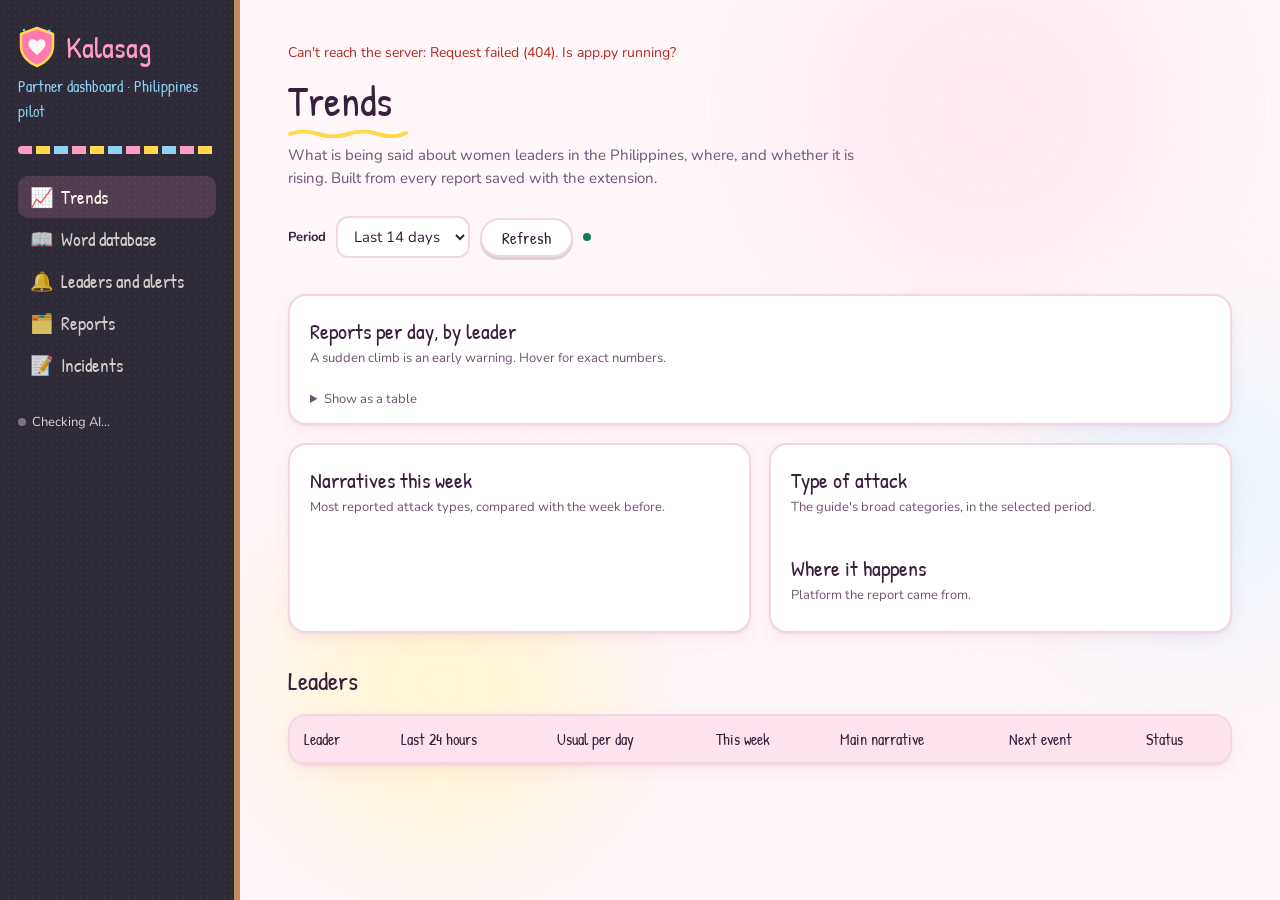
==== commit 8d5f8ceb: "Dashboard redesign (chalk lettering, pink/yellow/light blue, animations) + test posts with new guide" ====
--- a/website/static/index.html
+++ b/website/static/index.html
@@ -6,181 +6,257 @@
 <meta name="kalasag" content="skip"><!-- the extension skips this page: it shows the words on purpose -->
 <title>Kalasag · partner dashboard</title>
 <link rel="preconnect" href="https://fonts.googleapis.com">
-<link rel="stylesheet" href="https://fonts.googleapis.com/css2?family=Public+Sans:wght@400;500;600;700;800&display=swap">
+<link rel="preconnect" href="https://fonts.gstatic.com" crossorigin>
+<link rel="stylesheet" href="https://fonts.googleapis.com/css2?family=Patrick+Hand&family=Nunito:wght@400;600;700;800&display=swap">
 <style>
+/* Kalasag look: chalkboard lettering, pink / yellow / light blue.
+   Chalkboard SE is built into Macs; Patrick Hand (Google Fonts) is the look-alike everywhere else. */
 :root {
-  --ink: #1F2A48; --ink-soft: #4A5572; --paper: #F4F5F8; --surface: #FFFFFF;
-  --rule: #D8DCE4; --marigold: #E4A11B; --marigold-soft: #FDF3DC;
-  --teal: #17665E; --teal-soft: #E1F0EE; --red: #A33A2F; --red-soft: #F8E4E1;
-  --font: "Public Sans", system-ui, -apple-system, "Segoe UI", Roboto, sans-serif;
+  --chalk: "Chalkboard SE", "Chalkboard", "Patrick Hand", "Comic Neue", cursive;
+  --font: "Nunito", system-ui, -apple-system, "Segoe UI", Roboto, sans-serif;
+
+  --ink: #3A1F3D; --ink-soft: #6E5470; --paper: #FFF7FA; --surface: #FFFFFF; --rule: #F2D7E3;
+  --pink: #D63F7C; --pink-deep: #B02A63; --pink-soft: #FDE3EE;
+  --yellow: #FFD84D; --yellow-deep: #8A6300; --yellow-soft: #FFF4C7;
+  --blue: #8FD3F4; --blue-deep: #1D6FA3; --blue-soft: #E2F4FD;
+  --teal: #13795B; --teal-soft: #DDF3EA; --red: #B3261E; --red-soft: #FBE3E0;
+  --board: #2E2A38; --board-ink: #FBF6EE;
+  --shadow: 0 6px 18px rgba(176, 42, 99, .08), 0 1px 3px rgba(58, 31, 61, .06);
+
+  /* chart colors: validated categorical order (pink, blue, yellow first) */
+  --series-1: #d6407f; --series-2: #2a78d6; --series-3: #c98500;
+  --series-4: #4a3aa7; --series-5: #eb6834; --series-6: #1baf7a;
+  --grid: #F4E3EB; --bar: #d6407f;
 }
 @media (prefers-color-scheme: dark) {
   :root {
-    --ink: #E8EBF3; --ink-soft: #A7AFC4; --paper: #141A2B; --surface: #1C2438;
-    --rule: #2E3850; --marigold: #F0B53F; --marigold-soft: #3A2F16;
-    --teal: #5DC0B3; --teal-soft: #153230; --red: #EC8B80; --red-soft: #3B1F1C;
+    --ink: #FBEFF5; --ink-soft: #CDB6C8; --paper: #1B1320; --surface: #271C2D; --rule: #3F2D45;
+    --pink: #FF7AAE; --pink-deep: #FF9CC2; --pink-soft: #4A2238;
+    --yellow: #FFD84D; --yellow-deep: #FFD84D; --yellow-soft: #3E3413;
+    --blue: #8FD3F4; --blue-deep: #8FD3F4; --blue-soft: #16364A;
+    --teal: #6FD3A5; --teal-soft: #15352A; --red: #FF8A80; --red-soft: #45201E;
+    --board: #120E15; --shadow: 0 6px 18px rgba(0, 0, 0, .35);
+    --series-1: #e0508e; --series-2: #3987e5; --series-3: #c98500;
+    --series-4: #9085e9; --series-5: #d95926; --series-6: #199e70;
+    --grid: #3A2A40; --bar: #e0508e;
   }
 }
 * { box-sizing: border-box; }
 html, body { margin: 0; }
-body { font-family: var(--font); color: var(--ink); background: var(--paper); font-size: 15px; line-height: 1.5; }
-a { color: inherit; }
-:focus-visible { outline: 3px solid var(--marigold); outline-offset: 2px; }
-
-.shell { display: grid; grid-template-columns: 230px 1fr; min-height: 100vh; }
-.rail { background: var(--ink); color: #fff; padding: 28px 18px; position: sticky; top: 0; height: 100vh; }
-@media (prefers-color-scheme: dark) { .rail { background: #0E1320; } }
-.brand { font-weight: 800; font-size: 22px; letter-spacing: -0.01em; margin: 0 0 2px; }
-.brand-sub { font-size: 13px; opacity: .72; margin: 0 0 28px; }
-.weave { height: 6px; margin: 0 0 24px; border-radius: 3px;
-  background: repeating-linear-gradient(90deg, var(--marigold) 0 10px, transparent 10px 14px, #7E8BB0 14px 20px, transparent 20px 24px); }
-.nav button { display: block; width: 100%; text-align: left; background: none; border: 0; color: #fff;
-  font: inherit; font-weight: 500; padding: 10px 12px; border-radius: 6px; cursor: pointer; opacity: .78; }
-.nav button:hover { opacity: 1; background: rgba(255,255,255,.06); }
-.nav button[aria-current="page"] { opacity: 1; background: rgba(255,255,255,.12); }
-.nav .count { float: right; background: var(--marigold); color: #1F2A48; border-radius: 10px; padding: 0 7px; font-size: 12px; font-weight: 700; }
-.ai-state { margin-top: 28px; font-size: 13px; opacity: .8; }
-.ai-dot { display: inline-block; width: 8px; height: 8px; border-radius: 50%; margin-right: 6px; background: #8a93a8; }
-.ai-dot.on { background: #6FD3A5; }
-
-main { padding: 32px clamp(18px, 4vw, 48px) 64px; max-width: 1100px; }
-h1 { font-size: 28px; font-weight: 800; letter-spacing: -0.015em; margin: 0 0 4px; }
-.lede { color: var(--ink-soft); margin: 0 0 28px; max-width: 64ch; }
-h2 { font-size: 18px; font-weight: 700; margin: 36px 0 12px; }
+body { font-family: var(--font); color: var(--ink); background: var(--paper); font-size: 15px; line-height: 1.55; }
+a { color: var(--blue-deep); }
+:focus-visible { outline: 3px solid var(--blue-deep); outline-offset: 2px; }
+
+/* soft floating color blobs behind everything */
+.blobs { position: fixed; inset: 0; z-index: -1; overflow: hidden; pointer-events: none; }
+.blobs i { position: absolute; border-radius: 50%; filter: blur(60px); opacity: .7; animation: float 18s ease-in-out infinite alternate; }
+.blobs i:nth-child(1) { width: 380px; height: 380px; background: var(--pink-soft); top: -80px; right: 8%; }
+.blobs i:nth-child(2) { width: 320px; height: 320px; background: var(--yellow-soft); bottom: 6%; left: 22%; animation-delay: -6s; }
+.blobs i:nth-child(3) { width: 300px; height: 300px; background: var(--blue-soft); top: 38%; right: -60px; animation-delay: -12s; }
+@keyframes float { to { transform: translate(40px, 30px) scale(1.08); } }
+
+.shell { display: grid; grid-template-columns: 240px minmax(0, 1fr); min-height: 100vh; }
+.shell > * { min-width: 0; }
+
+/* the side rail is a little chalkboard */
+.rail { background: var(--board); color: var(--board-ink); padding: 26px 18px; position: sticky; top: 0; height: 100vh;
+  background-image: radial-gradient(rgba(255,255,255,.035) 1px, transparent 1px); background-size: 6px 6px;
+  border-right: 6px solid #C58B5B; }
+@media (prefers-color-scheme: dark) { .rail { border-right-color: #6E4B30; } }
+.brand { display: flex; align-items: center; gap: 10px; margin: 0 0 2px; font-family: var(--chalk); font-size: 30px; line-height: 1; }
+.brand .she { color: #FF9CC2; } .brand .shield { color: var(--yellow); }
+.logo { width: 38px; height: 42px; flex: none; transform-origin: 50% 90%; animation: wobble 3.2s ease-in-out 1s 2; }
+.brand:hover .logo { animation: wobble 1s ease-in-out; }
+@keyframes wobble { 0%,100% { transform: rotate(0); } 25% { transform: rotate(-8deg); } 60% { transform: rotate(6deg); } }
+.brand-sub { font-family: var(--chalk); font-size: 16px; color: var(--blue); margin: 6px 0 22px; }
+.weave { height: 8px; margin: 0 0 22px; border-radius: 4px;
+  background: repeating-linear-gradient(90deg, #FF9CC2 0 14px, transparent 14px 18px, var(--yellow) 18px 32px, transparent 32px 36px, var(--blue) 36px 50px, transparent 50px 54px);
+  background-size: 54px 8px; animation: slide 6s linear infinite; }
+@keyframes slide { to { background-position: 54px 0; } }
+.nav button { display: flex; align-items: center; gap: 8px; width: 100%; text-align: left; background: none; border: 0; color: var(--board-ink);
+  font-family: var(--chalk); font-size: 19px; padding: 8px 12px; border-radius: 10px; cursor: pointer; opacity: .8;
+  transition: transform .2s, background .2s, opacity .2s; }
+.nav button:hover { opacity: 1; background: rgba(255,255,255,.07); transform: translateX(3px); }
+.nav button[aria-current="page"] { opacity: 1; background: rgba(255, 156, 194, .16); }
+.nav .ico { width: 1.2em; text-align: center; }
+.nav .count { margin-left: auto; background: var(--yellow); color: #3A1F3D; border-radius: 10px; padding: 0 8px; font: 700 12px var(--font); }
+.ai-state { margin-top: 26px; font-size: 13px; opacity: .85; }
+.ai-dot { display: inline-block; width: 8px; height: 8px; border-radius: 50%; margin-right: 6px; background: #8a7f93; }
+.ai-dot.on { background: #6FD3A5; box-shadow: 0 0 0 0 rgba(111,211,165,.6); animation: ping 2.4s infinite; }
+@keyframes ping { 70% { box-shadow: 0 0 0 7px rgba(111,211,165,0); } 100% { box-shadow: 0 0 0 0 rgba(111,211,165,0); } }
+
+main { padding: 32px clamp(18px, 4vw, 48px) 64px; max-width: 1120px; }
+main > section:not([hidden]) { animation: rise .45s ease-out; }
+@keyframes rise { from { opacity: 0; transform: translateY(10px); } to { opacity: 1; transform: none; } }
+h1 { font-family: var(--chalk); font-weight: 400; font-size: 42px; line-height: 1.1; margin: 0 0 6px; }
+h1::after { content: ""; display: block; width: 120px; height: 10px; margin-top: 4px;
+  background: no-repeat left/100% 100% url("data:image/svg+xml,%3Csvg xmlns='http://www.w3.org/2000/svg' viewBox='0 0 120 10'%3E%3Cpath d='M2 6 Q 15 1 30 6 T 60 6 T 90 6 T 118 5' fill='none' stroke='%23FFD84D' stroke-width='4' stroke-linecap='round'/%3E%3C/svg%3E"); }
+.lede { color: var(--ink-soft); margin: 0 0 26px; max-width: 64ch; }
+h2 { font-family: var(--chalk); font-weight: 400; font-size: 26px; margin: 36px 0 12px; }
 h2:first-of-type { margin-top: 0; }
-.panel { background: var(--surface); border: 1px solid var(--rule); border-radius: 8px; padding: 20px; }
+.panel { background: var(--surface); border: 2px solid var(--rule); border-radius: 18px; padding: 20px; box-shadow: var(--shadow); }
 section[hidden] { display: none; }
 
-label { display: block; font-weight: 600; font-size: 13px; margin: 0 0 4px; }
+label { display: block; font-weight: 700; font-size: 13px; margin: 0 0 4px; }
 .hint { font-weight: 400; color: var(--ink-soft); }
 input, select, textarea { width: 100%; font: inherit; color: var(--ink); background: var(--surface);
-  border: 1px solid var(--rule); border-radius: 6px; padding: 8px 10px; }
+  border: 2px solid var(--rule); border-radius: 12px; padding: 8px 12px; transition: border-color .2s, box-shadow .2s; }
+input:focus, select:focus, textarea:focus { border-color: var(--blue); box-shadow: 0 0 0 4px var(--blue-soft); outline: none; }
 textarea { min-height: 76px; resize: vertical; }
 .grid { display: grid; gap: 14px; grid-template-columns: repeat(auto-fit, minmax(200px, 1fr)); }
 .field { margin-bottom: 14px; }
 .row { display: flex; gap: 10px; align-items: center; flex-wrap: wrap; }
-.btn { font: inherit; font-weight: 600; border-radius: 6px; padding: 8px 16px; cursor: pointer;
-  border: 1px solid var(--ink); background: var(--ink); color: var(--paper); }
-.btn.quiet { background: transparent; color: var(--ink); border-color: var(--rule); }
+.btn { font-family: var(--chalk); font-size: 17px; border-radius: 999px; padding: 6px 20px; cursor: pointer;
+  border: 2px solid var(--pink-deep); background: var(--pink-deep); color: #fff; box-shadow: 0 3px 0 rgba(58,31,61,.18);
+  transition: transform .15s, box-shadow .15s; }
+@media (prefers-color-scheme: dark) { .btn { color: #2A1020; } }
+.btn:hover { transform: translateY(-2px); box-shadow: 0 5px 0 rgba(58,31,61,.18); }
+.btn:active { transform: translateY(1px); box-shadow: 0 1px 0 rgba(58,31,61,.18); }
+.btn.quiet { background: var(--surface); color: var(--ink); border-color: var(--rule); }
 .btn.approve { background: var(--teal); border-color: var(--teal); color: #fff; }
+@media (prefers-color-scheme: dark) { .btn.approve { color: #0E2A1F; } }
 .btn.reject { background: transparent; color: var(--red); border-color: var(--red); }
-.btn:disabled { opacity: .5; cursor: wait; }
+.btn:disabled { opacity: .5; cursor: wait; transform: none; }
 .msg { font-size: 14px; margin-top: 10px; }
 .msg.ok { color: var(--teal); } .msg.err { color: var(--red); }
 
 .queue { display: grid; gap: 14px; }
-.card { background: var(--surface); border: 1px solid var(--rule); border-radius: 8px; padding: 18px; }
+.card { background: var(--surface); border: 2px solid var(--rule); border-radius: 18px; padding: 18px; box-shadow: var(--shadow); }
 .card-head { display: flex; justify-content: space-between; gap: 12px; align-items: baseline; flex-wrap: wrap; margin-bottom: 10px; }
-.term { font-size: 20px; font-weight: 700; }
-.tag { font-size: 12px; font-weight: 600; padding: 2px 8px; border-radius: 10px; background: var(--paper); border: 1px solid var(--rule); white-space: nowrap; }
-.tag.ai { background: var(--teal-soft); border-color: transparent; color: var(--teal); }
-.tag.high { background: var(--red-soft); color: var(--red); border-color: transparent; }
-.tag.medium { background: var(--marigold-soft); border-color: transparent; }
-.quote { border-left: 3px solid var(--rule); padding: 2px 0 2px 12px; color: var(--ink-soft); margin: 0 0 16px; font-size: 14px; }
-
-.table-wrap { overflow-x: auto; background: var(--surface); border: 1px solid var(--rule); border-radius: 8px; }
+.term { font-family: var(--chalk); font-size: 24px; }
+.tag { font-size: 12px; font-weight: 700; padding: 2px 10px; border-radius: 999px; background: var(--blue-soft); color: var(--ink); white-space: nowrap; }
+.tag.ai { background: var(--teal-soft); color: var(--teal); }
+.tag.high { background: var(--red-soft); color: var(--red); }
+.tag.medium { background: var(--yellow-soft); color: var(--yellow-deep); }
+.tag.low { background: var(--blue-soft); }
+.quote { border-left: 4px solid var(--pink-soft); padding: 2px 0 2px 12px; color: var(--ink-soft); margin: 0 0 16px; font-size: 14px; }
+
+.table-wrap { overflow-x: auto; background: var(--surface); border: 2px solid var(--rule); border-radius: 18px; box-shadow: var(--shadow); }
 table { border-collapse: collapse; width: 100%; font-size: 14px; }
-th, td { text-align: left; padding: 10px 12px; border-bottom: 1px solid var(--rule); vertical-align: top; }
-th { font-size: 13px; color: var(--ink-soft); font-weight: 600; background: var(--paper); }
+th, td { text-align: left; padding: 11px 14px; border-bottom: 1px solid var(--rule); vertical-align: top; }
+th { font-family: var(--chalk); font-weight: 400; font-size: 16px; white-space: nowrap; color: var(--ink); background: var(--pink-soft); }
+tbody tr { transition: background .15s; }
+tbody tr:hover { background: var(--paper); }
 tr:last-child td { border-bottom: 0; }
 .excerpt { max-width: 34ch; }
 .hash { font-family: ui-monospace, "SF Mono", Menlo, monospace; font-size: 12px; color: var(--ink-soft); }
 .empty { color: var(--ink-soft); padding: 18px; }
 
 /* The one loud element: a spike alert */
-.alert { position: relative; background: var(--marigold-soft); border: 1px solid var(--marigold);
-  border-radius: 8px; padding: 18px 18px 18px 26px; margin-bottom: 12px; overflow: hidden; }
-.alert::before { content: ""; position: absolute; left: 0; top: 0; bottom: 0; width: 8px;
-  background: repeating-linear-gradient(180deg, var(--marigold) 0 10px, var(--ink) 10px 14px); }
+.alert { position: relative; background: var(--yellow-soft); border: 2px solid var(--yellow);
+  border-radius: 18px; padding: 18px 18px 18px 30px; margin-bottom: 12px; overflow: hidden; box-shadow: var(--shadow); }
+.alert::before { content: ""; position: absolute; left: 0; top: 0; bottom: 0; width: 10px;
+  background: repeating-linear-gradient(135deg, var(--yellow) 0 8px, var(--pink) 8px 14px); }
 .alert.seen { opacity: .6; }
-.alert-title { font-weight: 800; font-size: 17px; margin: 0 0 4px; }
+.alert-title { font-family: var(--chalk); font-size: 22px; margin: 0 0 4px; }
 .alert-meta { font-size: 13px; color: var(--ink-soft); margin-bottom: 8px; }
-.alert.new { animation: arrive .5s ease-out; }
-@keyframes arrive { from { transform: translateY(-6px); opacity: 0; } to { transform: none; opacity: 1; } }
-@media (prefers-reduced-motion: reduce) { .alert.new { animation: none; } }
+.alert.new { animation: arrive .6s cubic-bezier(.2,1.4,.4,1); }
+@keyframes arrive { from { transform: translateY(-10px) scale(.97); opacity: 0; } to { transform: none; opacity: 1; } }
 
 .leader { display: grid; grid-template-columns: 1fr auto; gap: 12px; align-items: start; }
 .leader-count { text-align: right; }
-.leader-count strong { font-size: 26px; display: block; line-height: 1; }
+.leader-count strong { font-family: var(--chalk); font-weight: 400; font-size: 34px; display: block; line-height: 1; color: var(--pink-deep); }
 .leader-count span { font-size: 12px; color: var(--ink-soft); }
 .small { font-size: 13px; color: var(--ink-soft); }
 
-/* ---------- Trends (series colors: validated categorical palette, light + dark) */
-:root { --series-1: #2a78d6; --series-2: #eb6834; --series-3: #1baf7a; --series-4: #eda100;
-  --series-5: #e87ba4; --series-6: #008300; --series-7: #4a3aa7; --series-8: #e34948;
-  --grid: #E3E6EC; --bar: #2a78d6; }
-@media (prefers-color-scheme: dark) {
-  :root { --series-1: #3987e5; --series-2: #d95926; --series-3: #199e70; --series-4: #c98500;
-    --series-5: #d55181; --series-6: #008300; --series-7: #9085e9; --series-8: #e66767;
-    --grid: #2E3850; --bar: #3987e5; }
-}
+/* ---------- Trends */
 .filters { display: flex; gap: 10px; align-items: center; margin: 0 0 18px; flex-wrap: wrap; }
 .filters select { width: auto; }
-.tiles { display: grid; gap: 12px; grid-template-columns: repeat(auto-fit, minmax(170px, 1fr)); margin-bottom: 18px; }
-.tile { background: var(--surface); border: 1px solid var(--rule); border-radius: 8px; padding: 14px 16px; }
-.tile-label { font-size: 13px; color: var(--ink-soft); margin: 0 0 4px; }
-.tile-value { font-size: 30px; font-weight: 700; line-height: 1.1; margin: 0; }
+.tiles { display: grid; gap: 14px; grid-template-columns: repeat(auto-fit, minmax(180px, 1fr)); margin-bottom: 18px; }
+.tile { position: relative; background: var(--surface); border: 2px solid var(--rule); border-radius: 18px; padding: 16px 18px 14px;
+  box-shadow: var(--shadow); overflow: hidden; animation: pop .5s cubic-bezier(.2,1.3,.4,1) both; transition: transform .2s; }
+.tile:hover { transform: translateY(-3px) rotate(-.4deg); }
+.tile::before { content: ""; position: absolute; left: 0; right: 0; top: 0; height: 6px; background: var(--accent, var(--pink)); }
+.tile:nth-child(1) { --accent: var(--pink); animation-delay: .05s; }
+.tile:nth-child(2) { --accent: var(--blue); animation-delay: .12s; }
+.tile:nth-child(3) { --accent: var(--yellow); animation-delay: .19s; }
+.tile:nth-child(4) { --accent: var(--pink); animation-delay: .26s; }
+@keyframes pop { from { opacity: 0; transform: translateY(14px) scale(.96); } to { opacity: 1; transform: none; } }
+.tile-label { font-size: 13px; font-weight: 700; color: var(--ink-soft); margin: 0 0 2px; }
+.tile-value { font-family: var(--chalk); font-size: 44px; line-height: 1.05; margin: 0; font-variant-numeric: tabular-nums; }
 .tile-delta { font-size: 13px; color: var(--ink-soft); margin: 4px 0 0; }
 .tile-delta.up { color: var(--red); } .tile-delta.down { color: var(--teal); }
-.tile.hot { border-color: var(--marigold); background: var(--marigold-soft); }
-.chart-card { background: var(--surface); border: 1px solid var(--rule); border-radius: 8px; padding: 18px 18px 12px; margin-bottom: 18px; position: relative; }
-.chart-card h3 { font-size: 15px; font-weight: 700; margin: 0 0 2px; }
+.tile.hot { border-color: var(--yellow); background: var(--yellow-soft); --accent: repeating-linear-gradient(90deg, var(--yellow) 0 12px, var(--pink) 12px 20px); }
+.tile.hot .tile-value { animation: throb 1.8s ease-in-out infinite; transform-origin: left center; }
+@keyframes throb { 50% { transform: scale(1.06); } }
+.chart-card { background: var(--surface); border: 2px solid var(--rule); border-radius: 18px; padding: 18px 20px 14px; margin-bottom: 18px;
+  position: relative; box-shadow: var(--shadow); animation: pop .55s ease-out .2s both; }
+.chart-card h3 { font-family: var(--chalk); font-weight: 400; font-size: 22px; margin: 0; }
 .chart-card .sub { font-size: 13px; color: var(--ink-soft); margin: 0 0 12px; }
 .chart-grid { display: grid; gap: 18px; grid-template-columns: repeat(auto-fit, minmax(320px, 1fr)); }
 .chart-grid .chart-card { margin-bottom: 0; }
 .legend { display: flex; gap: 16px; flex-wrap: wrap; font-size: 13px; color: var(--ink-soft); margin: 0 0 8px; }
 .legend span { display: inline-flex; align-items: center; gap: 6px; }
-.legend i { display: inline-block; width: 14px; height: 2px; border-radius: 1px; }
+.legend i { display: inline-block; width: 16px; height: 3px; border-radius: 2px; }
 svg.chart { display: block; width: 100%; overflow: visible; }
 svg.chart text { fill: var(--ink-soft); font: 12px var(--font); }
-svg.chart .end-label { fill: var(--ink); font-weight: 600; }
+svg.chart .end-label { fill: var(--ink); font-weight: 700; }
 svg.chart .grid { stroke: var(--grid); stroke-width: 1; }
-svg.chart:focus-visible { outline: 3px solid var(--marigold); outline-offset: 4px; }
+svg.chart:focus-visible { outline: 3px solid var(--blue-deep); outline-offset: 4px; }
+svg.chart .line.draw { stroke-dasharray: 1; stroke-dashoffset: 1; animation: draw 1.4s ease-out forwards; }
+svg.chart .dot.draw { opacity: 0; animation: fadein .3s ease-out 1.3s forwards; }
+@keyframes draw { to { stroke-dashoffset: 0; } }
+@keyframes fadein { to { opacity: 1; } }
 .hbars { display: grid; gap: 10px; }
 .hbar { display: grid; grid-template-columns: minmax(120px, 42%) 1fr; gap: 10px; align-items: center; font-size: 13px; cursor: default; }
 .hbar-label { color: var(--ink); line-height: 1.3; }
 .hbar-label .hbar-change { display: block; font-size: 12px; }
 .hbar-track { display: flex; align-items: center; gap: 8px; min-width: 0; }
-.hbar-fill { height: 14px; background: var(--bar); border-radius: 0 4px 4px 0; min-width: 2px; flex: none; transition: opacity .15s; }
-.hbar:hover .hbar-fill, .hbar:focus .hbar-fill { opacity: .8; }
-.hbar-value { color: var(--ink); font-weight: 600; white-space: nowrap; font-variant-numeric: tabular-nums; }
+.hbar-fill { height: 16px; background: var(--bar); border-radius: 0 8px 8px 0; min-width: 2px; flex: none; transform-origin: left center; transition: filter .15s; }
+.hbar-fill.grow { animation: grow .8s cubic-bezier(.2,1,.3,1) both; animation-delay: calc(var(--i, 0) * 70ms + .15s); }
+@keyframes grow { from { transform: scaleX(0); } }
+.hbar:hover .hbar-fill, .hbar:focus .hbar-fill { filter: brightness(1.12); }
+.hbar-value { color: var(--ink); font-weight: 700; white-space: nowrap; font-variant-numeric: tabular-nums; }
 .hbar-change { color: var(--ink-soft); font-weight: 400; }
-.tip { position: absolute; pointer-events: none; background: var(--surface); border: 1px solid var(--rule);
-  border-radius: 6px; padding: 8px 10px; font-size: 13px; box-shadow: 0 4px 14px rgba(0,0,0,.12); z-index: 5; min-width: 150px; }
-.tip-date { color: var(--ink-soft); margin-bottom: 4px; }
+#t-broad { --bar: var(--series-2); }
+#t-platforms { --bar: var(--series-3); }
+.tip { position: absolute; pointer-events: none; background: var(--surface); border: 2px solid var(--rule);
+  border-radius: 12px; padding: 8px 12px; font-size: 13px; box-shadow: 0 8px 22px rgba(58,31,61,.16); z-index: 5; min-width: 150px; }
+.tip-date { font-family: var(--chalk); font-size: 15px; color: var(--ink); margin-bottom: 4px; }
 .tip-row { display: flex; align-items: center; gap: 8px; }
-.tip-row i { width: 12px; height: 2px; border-radius: 1px; flex: none; }
+.tip-row i { width: 12px; height: 3px; border-radius: 2px; flex: none; }
 .tip-row strong { min-width: 2ch; }
-.status-spike { white-space: nowrap; display: inline-flex; align-items: center; gap: 4px; font-size: 12px; font-weight: 700; padding: 2px 8px;
-  border-radius: 10px; background: var(--marigold-soft); color: var(--ink); border: 1px solid var(--marigold); }
+.status-spike { white-space: nowrap; display: inline-flex; align-items: center; gap: 4px; font-size: 12px; font-weight: 800; padding: 2px 10px;
+  border-radius: 999px; background: var(--yellow); color: #3A1F3D; animation: pulse 1.6s ease-in-out infinite; }
+@keyframes pulse { 0%,100% { box-shadow: 0 0 0 0 rgba(214,63,124,.45); } 50% { box-shadow: 0 0 0 6px rgba(214,63,124,0); } }
 .status-normal { font-size: 12px; color: var(--ink-soft); }
 details.table-view { margin-top: 8px; font-size: 13px; }
 details.table-view summary { cursor: pointer; color: var(--ink-soft); }
-details.table-view .table-wrap { margin-top: 8px; max-height: 260px; overflow: auto; }
-.db-badge { font-size: 12px; color: var(--ink-soft); }
+details.table-view .table-wrap { margin-top: 8px; max-height: 260px; overflow: auto; box-shadow: none; }
+.db-badge { font-size: 12px; color: var(--ink-soft); display: inline-flex; align-items: center; gap: 6px; }
+.db-badge::before { content: ""; width: 8px; height: 8px; border-radius: 50%; background: var(--teal); }
+
+/* nothing moves for people who ask their computer for less motion */
+@media (prefers-reduced-motion: reduce) {
+  *, *::before, *::after { animation: none !important; transition: none !important; }
+  svg.chart .line.draw { stroke-dashoffset: 0; } svg.chart .dot.draw { opacity: 1; }
+}
 
 @media (max-width: 760px) {
-  .shell { grid-template-columns: 1fr; }
-  .rail { position: static; height: auto; padding: 16px; }
+  .shell { grid-template-columns: minmax(0, 1fr); }
+  .rail { position: static; height: auto; padding: 16px; border-right: 0; border-bottom: 6px solid #C58B5B; }
   .brand-sub, .weave { display: none; }
   .nav { display: flex; overflow-x: auto; gap: 4px; }
-  .nav button { white-space: nowrap; width: auto; }
+  .nav button { white-space: nowrap; width: auto; font-size: 17px; }
+  .nav button:hover { transform: none; }
   .ai-state { margin-top: 10px; }
+  h1 { font-size: 34px; }
 }
 </style>
 </head>
 <body>
+<div class="blobs" aria-hidden="true"><i></i><i></i><i></i></div>
 <div class="shell">
   <aside class="rail">
-    <p class="brand">Kalasag</p>
+    <p class="brand"><svg class="logo" viewBox="0 0 38 42" aria-hidden="true"><path d="M19 2 L35 8 V20 C35 30 27 37 19 40 C11 37 3 30 3 20 V8 Z" fill="#FF7AAE" stroke="#FFD84D" stroke-width="2.5" stroke-linejoin="round"/><path d="M19 29 C13 24 10.5 21 10.5 17.5 C10.5 15 12.4 13.2 14.8 13.2 C16.6 13.2 18.1 14.3 19 15.8 C19.9 14.3 21.4 13.2 23.2 13.2 C25.6 13.2 27.5 15 27.5 17.5 C27.5 21 25 24 19 29 Z" fill="#FFF7FA"/><circle cx="31" cy="5" r="1.6" fill="#8FD3F4"/><circle cx="6" cy="4" r="1.2" fill="#8FD3F4"/></svg><span class="she">Kalasag</span></p>
     <p class="brand-sub">Partner dashboard · Philippines pilot</p>
     <div class="weave" aria-hidden="true"></div>
     <nav class="nav" aria-label="Sections">
-      <button data-tab="trends" aria-current="page">Trends</button>
-      <button data-tab="words">Word database <span class="count" id="pending-count" hidden></span></button>
-      <button data-tab="alerts">Leaders and alerts <span class="count" id="alert-count" hidden></span></button>
-      <button data-tab="reports">Reports</button>
-      <button data-tab="incidents">Incidents</button>
+      <button data-tab="trends" aria-current="page"><span class="ico" aria-hidden="true">📈</span>Trends</button>
+      <button data-tab="words"><span class="ico" aria-hidden="true">📖</span>Word database <span class="count" id="pending-count" hidden></span></button>
+      <button data-tab="alerts"><span class="ico" aria-hidden="true">🔔</span>Leaders and alerts <span class="count" id="alert-count" hidden></span></button>
+      <button data-tab="reports"><span class="ico" aria-hidden="true">🗂️</span>Reports</button>
+      <button data-tab="incidents"><span class="ico" aria-hidden="true">📝</span>Incidents</button>
     </nav>
     <p class="ai-state"><span class="ai-dot" id="ai-dot"></span><span id="ai-text">Checking AI…</span></p>
   </aside>
@@ -525,13 +601,16 @@
 });
 
 // ---------- trends
-const SERIES_VARS = ["--series-1", "--series-2", "--series-3", "--series-4", "--series-5", "--series-6", "--series-7", "--series-8"];
+const SERIES_VARS = ["--series-1", "--series-2", "--series-3", "--series-4", "--series-5", "--series-6"];
+const calm = () => window.matchMedia("(prefers-reduced-motion: reduce)").matches;
+let animate = true;  // false when only redrawing for a window resize
 const seriesColor = (i) => `var(${SERIES_VARS[i % SERIES_VARS.length]})`;
 const shortDate = (iso) => new Date(iso + "T00:00:00").toLocaleDateString([], { day: "numeric", month: "short" });
 const platformName = (p) => ({ facebook: "Facebook", x: "X (Twitter)", tiktok: "TikTok", youtube: "YouTube",
   instagram: "Instagram", reddit: "Reddit", other: "Other sites" }[p] || p);
 
-async function loadTrends() {
+async function loadTrends(anim = true) {
+  animate = !!anim && !calm();
   const days = $("#t-days").value;
   const s = await api(`/api/stats?days=${days}`);
   $("#t-db").textContent = s.database === "supabase" ? "Live data from the shared database" : "Data from this computer only (local file)";
@@ -543,22 +622,34 @@
   drawBars($("#t-platforms"), s.platforms.map((p) => ({ label: platformName(p.platform), value: p.count })));
   drawLeaderTable(s.leaders);
 }
-$("#t-days").addEventListener("change", loadTrends);
-$("#t-refresh").addEventListener("click", loadTrends);
+$("#t-days").addEventListener("change", () => loadTrends());
+$("#t-refresh").addEventListener("click", () => loadTrends());
 
 function drawTiles(t) {
   const diff = t.this_week - t.last_week;
   const pct = t.last_week ? Math.round((diff / t.last_week) * 100) : null;
   const delta = diff === 0 ? "Same as the week before"
     : `${diff > 0 ? "+" : "−"}${Math.abs(diff)}${pct !== null ? ` (${diff > 0 ? "+" : "−"}${Math.abs(pct)}%)` : ""} vs the week before`;
+  const num = (v) => `<p class="tile-value" data-to="${v}">${animate ? 0 : v.toLocaleString()}</p>`;
   $("#t-tiles").innerHTML = `
-    <div class="tile"><p class="tile-label">Reports this week</p><p class="tile-value">${t.this_week.toLocaleString()}</p>
+    <div class="tile"><p class="tile-label">Reports this week</p>${num(t.this_week)}
       <p class="tile-delta ${diff > 0 ? "up" : diff < 0 ? "down" : ""}">${esc(delta)}</p></div>
-    <div class="tile"><p class="tile-label">Reports in the last 24 hours</p><p class="tile-value">${t.last_24h.toLocaleString()}</p></div>
-    <div class="tile"><p class="tile-label">Leaders targeted</p><p class="tile-value">${t.leaders_targeted}</p>
+    <div class="tile"><p class="tile-label">Reports in the last 24 hours</p>${num(t.last_24h)}</div>
+    <div class="tile"><p class="tile-label">Leaders targeted</p>${num(t.leaders_targeted)}
       <p class="tile-delta">in the selected period</p></div>
-    <div class="tile ${t.open_alerts ? "hot" : ""}"><p class="tile-label">Open spike alerts</p><p class="tile-value">${t.open_alerts}</p>
+    <div class="tile ${t.open_alerts ? "hot" : ""}"><p class="tile-label">Open spike alerts</p>${num(t.open_alerts)}
       <p class="tile-delta">${t.open_alerts ? "See Leaders and alerts" : "Nothing unusual right now"}</p></div>`;
+  if (!animate) $("#t-tiles").querySelectorAll(".tile").forEach((el) => (el.style.animation = "none"));
+  else countUp($("#t-tiles").querySelectorAll("[data-to]"));
+}
+function countUp(els) {
+  const start = performance.now(), dur = 900;
+  const step = (now) => {
+    const k = Math.min(1, (now - start) / dur), ease = 1 - Math.pow(1 - k, 3);
+    els.forEach((el) => (el.textContent = Math.round(Number(el.dataset.to) * ease).toLocaleString()));
+    if (k < 1) requestAnimationFrame(step);
+  };
+  requestAnimationFrame(step);
 }
 
 function niceMax(v) {
@@ -594,17 +685,17 @@
   });
   series.forEach((s, i) => {
     const pts = s.counts.map((v, j) => `${x(j).toFixed(1)},${y(v).toFixed(1)}`).join(" ");
-    svg += `<polyline points="${pts}" fill="none" stroke="${seriesColor(i)}" stroke-width="2" stroke-linejoin="round" stroke-linecap="round"/>`;
+    svg += `<polyline class="line ${animate ? "draw" : ""}" pathLength="1" points="${pts}" fill="none" stroke="${seriesColor(i)}" stroke-width="2" stroke-linejoin="round" stroke-linecap="round" style="animation-delay:${i * 0.15}s"/>`;
   });
   // End dots and direct labels (skipped when they would overlap; the legend and tooltip still carry them)
   const ends = series.map((s, i) => ({ i, v: s.counts[n - 1], yy: y(s.counts[n - 1]), name: s.name }));
   const sorted = [...ends].sort((a, b) => a.yy - b.yy);
   const clash = sorted.some((e, k) => k && e.yy - sorted[k - 1].yy < 16);
   ends.forEach((e) => {
-    svg += `<circle cx="${x(n - 1)}" cy="${e.yy}" r="4" fill="${seriesColor(e.i)}" stroke="var(--surface)" stroke-width="2"/>`;
+    svg += `<circle class="dot ${animate ? "draw" : ""}" cx="${x(n - 1)}" cy="${e.yy}" r="4" fill="${seriesColor(e.i)}" stroke="var(--surface)" stroke-width="2"/>`;
     if (!narrow && !clash) {
       const label = e.name.length > 18 ? e.name.slice(0, 17) + "…" : e.name;
-      svg += `<text class="end-label" x="${x(n - 1) + 10}" y="${e.yy + 4}">${esc(label)} · ${e.v}</text>`;
+      svg += `<text class="end-label dot ${animate ? "draw" : ""}" x="${x(n - 1) + 10}" y="${e.yy + 4}">${esc(label)} · ${e.v}</text>`;
     }
   });
   svg += `<line id="t-cross" class="grid" x1="0" x2="0" y1="${m.t}" y2="${m.t + ih}" style="stroke:var(--ink-soft);display:none"/>`;
@@ -667,7 +758,7 @@
   el.innerHTML = items.map((it, i) => `
     <div class="hbar" tabindex="0" title="${esc(it.label)}: ${it.value}">
       <span class="hbar-label">${esc(it.label)}${sub(it, i)}</span>
-      <span class="hbar-track"><span class="hbar-fill" style="width:${Math.max(1, (it.value / max) * 80)}%"></span>
+      <span class="hbar-track"><span class="hbar-fill ${animate ? "grow" : ""}" style="--i:${i};width:${Math.max(1, (it.value / max) * 80)}%"></span>
         <span class="hbar-value">${it.value}</span></span>
     </div>`).join("");
 }
@@ -694,7 +785,7 @@
   }).join("") : `<tr><td colspan="7" class="empty">No leaders registered yet.</td></tr>`;
 }
 let resizeTimer;
-window.addEventListener("resize", () => { clearTimeout(resizeTimer); resizeTimer = setTimeout(() => { if (!$("#tab-trends").hidden) loadTrends(); }, 250); });
+window.addEventListener("resize", () => { clearTimeout(resizeTimer); resizeTimer = setTimeout(() => { if (!$("#tab-trends").hidden) loadTrends(false); }, 250); });
 
 // ---------- start
 loadStatus().then(loadTrends).then(() => api("/api/submissions?status=pending")).then((p) => {
